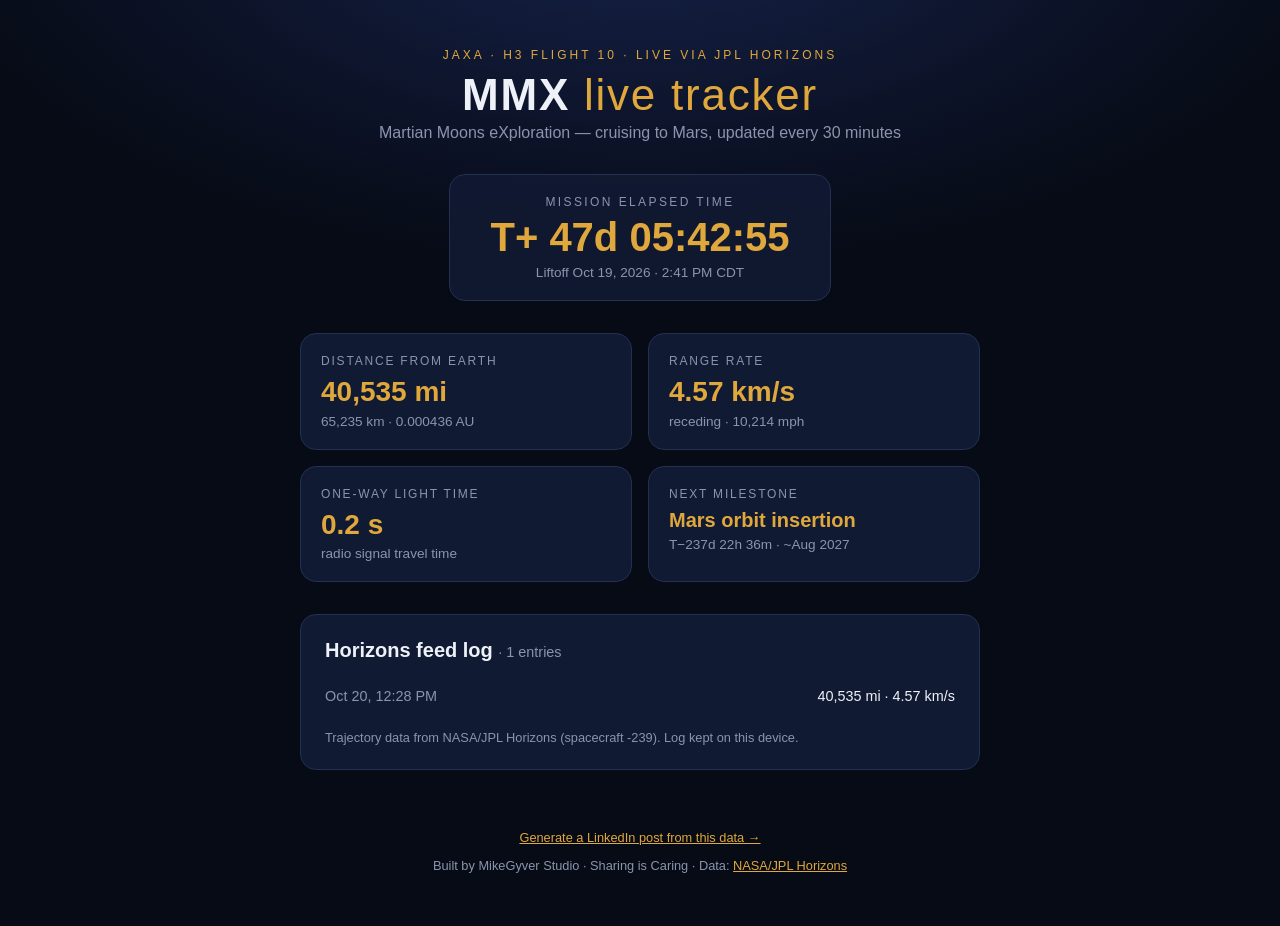
==== index.html @ a49a0723 "MMX tracker — public GitHub edition v1.0.0" ====
<!DOCTYPE html>
<html lang="en">
<head>
<meta charset="UTF-8">
<meta name="viewport" content="width=device-width, initial-scale=1.0">
<title>MMX — Live Tracker</title>
<link rel="stylesheet" href="styles.css">
</head>
<body>
<header class="hero">
  <div class="kicker">JAXA · H3 Flight 10 · Live via JPL Horizons</div>
  <h1>MMX <span>live tracker</span></h1>
  <p class="sub">Martian Moons eXploration — cruising to Mars, updated every 30 minutes</p>
  <div class="tplus">
    <div class="tplus-label">Mission elapsed time</div>
    <div class="tplus-time" id="tplus-time">T+ --</div>
    <div class="tplus-sub">Liftoff Oct 19, 2026 · 2:41 PM CDT</div>
  </div>
</header>

<main>
  <section class="stats">
    <div class="stat">
      <div class="stat-label">Distance from Earth</div>
      <div class="stat-value" id="stat-dist">—</div>
      <div class="stat-sub" id="stat-dist-sub">waiting for first poll…</div>
    </div>
    <div class="stat">
      <div class="stat-label">Range rate</div>
      <div class="stat-value" id="stat-rate">—</div>
      <div class="stat-sub" id="stat-rate-sub">receding</div>
    </div>
    <div class="stat">
      <div class="stat-label">One-way light time</div>
      <div class="stat-value" id="stat-light">—</div>
      <div class="stat-sub">radio signal travel time</div>
    </div>
    <div class="stat">
      <div class="stat-label">Next milestone</div>
      <div class="stat-value small" id="stat-next-name">Mars orbit insertion</div>
      <div class="stat-sub" id="stat-next-count">—</div>
    </div>
  </section>

  <section class="feed">
    <h2>Horizons feed log <span class="feed-status" id="feed-status"></span></h2>
    <ol id="feed-list"></ol>
    <p class="feed-note">Trajectory data from NASA/JPL Horizons (spacecraft -239). Log kept on this device.</p>
  </section>
</main>

<footer>
  <p><a href="telemetry.html">Generate a LinkedIn post from this data →</a></p>
  <p>Built by MikeGyver Studio · Sharing is Caring · Data: <a href="https://ssd.jpl.nasa.gov/horizons/">NASA/JPL Horizons</a></p>
</footer>

<script src="app.js"></script>
</body>
</html>
---- styles.css ----
:root {
  --bg: #070b16;
  --card: #111a33;
  --gold: #e0a83c;
  --gold-dim: #9a742a;
  --text: #eef1f8;
  --muted: #8b94ad;
  --line: #223052;
  --green: #4ade80;
}

* { box-sizing: border-box; }

body {
  margin: 0;
  background: radial-gradient(1200px 600px at 50% -10%, #16224a 0%, var(--bg) 60%);
  color: var(--text);
  font-family: -apple-system, BlinkMacSystemFont, "Segoe UI", Roboto, Helvetica, Arial, sans-serif;
  min-height: 100vh;
}

a { color: var(--gold); }

.hero {
  text-align: center;
  padding: 3rem 1.25rem 2rem;
}

.kicker {
  color: var(--gold);
  letter-spacing: 0.25em;
  font-size: 0.75rem;
  text-transform: uppercase;
}

.hero h1 {
  font-size: 2.75rem;
  margin: 0.5rem 0 0.25rem;
  letter-spacing: 0.04em;
}

.hero h1 span {
  color: var(--gold);
  font-weight: 400;
}

.sub {
  color: var(--muted);
  margin: 0 0 2rem;
}

.tplus {
  display: inline-block;
  background: rgba(17, 26, 51, 0.85);
  border: 1px solid var(--line);
  border-radius: 16px;
  padding: 1.25rem 2.5rem;
}

.tplus-label {
  font-size: 0.75rem;
  text-transform: uppercase;
  letter-spacing: 0.2em;
  color: var(--muted);
}

.tplus-time {
  font-size: 2.5rem;
  font-variant-numeric: tabular-nums;
  font-weight: 700;
  color: var(--gold);
  margin: 0.35rem 0;
}

.tplus-sub {
  font-size: 0.85rem;
  color: var(--muted);
}

main {
  max-width: 720px;
  margin: 0 auto;
  padding: 0 1.25rem 3rem;
}

.stats {
  display: grid;
  grid-template-columns: repeat(2, 1fr);
  gap: 1rem;
  margin-bottom: 2rem;
}

.stat {
  background: var(--card);
  border: 1px solid var(--line);
  border-radius: 16px;
  padding: 1.25rem;
}

.stat-label {
  font-size: 0.75rem;
  text-transform: uppercase;
  letter-spacing: 0.15em;
  color: var(--muted);
  margin-bottom: 0.5rem;
}

.stat-value {
  font-size: 1.75rem;
  font-weight: 700;
  font-variant-numeric: tabular-nums;
  color: var(--gold);
}

.stat-value.small { font-size: 1.25rem; }

.stat-sub {
  color: var(--muted);
  font-size: 0.85rem;
  margin-top: 0.35rem;
}

.feed {
  background: var(--card);
  border: 1px solid var(--line);
  border-radius: 16px;
  padding: 1.5rem;
}

.feed h2 {
  margin: 0 0 1rem;
  font-size: 1.25rem;
}

.feed-status {
  color: var(--muted);
  font-weight: 400;
  font-size: 0.9rem;
}

.feed ol {
  list-style: none;
  margin: 0;
  padding: 0;
  max-height: 320px;
  overflow-y: auto;
}

.feed li {
  display: flex;
  justify-content: space-between;
  gap: 1rem;
  padding: 0.6rem 0;
  border-bottom: 1px solid var(--line);
  font-size: 0.9rem;
  font-variant-numeric: tabular-nums;
}

.feed li:last-child { border-bottom: none; }

.feed-time { color: var(--muted); flex: 0 0 auto; }
.feed-dist { text-align: right; }

.feed-note {
  color: var(--muted);
  font-size: 0.8rem;
  margin: 1rem 0 0;
}

footer {
  text-align: center;
  color: var(--muted);
  font-size: 0.8rem;
  padding: 0 1.25rem 2.5rem;
}

@media (max-width: 520px) {
  .hero h1 { font-size: 2rem; }
  .tplus-time { font-size: 1.75rem; }
  .stats { grid-template-columns: 1fr; }
}
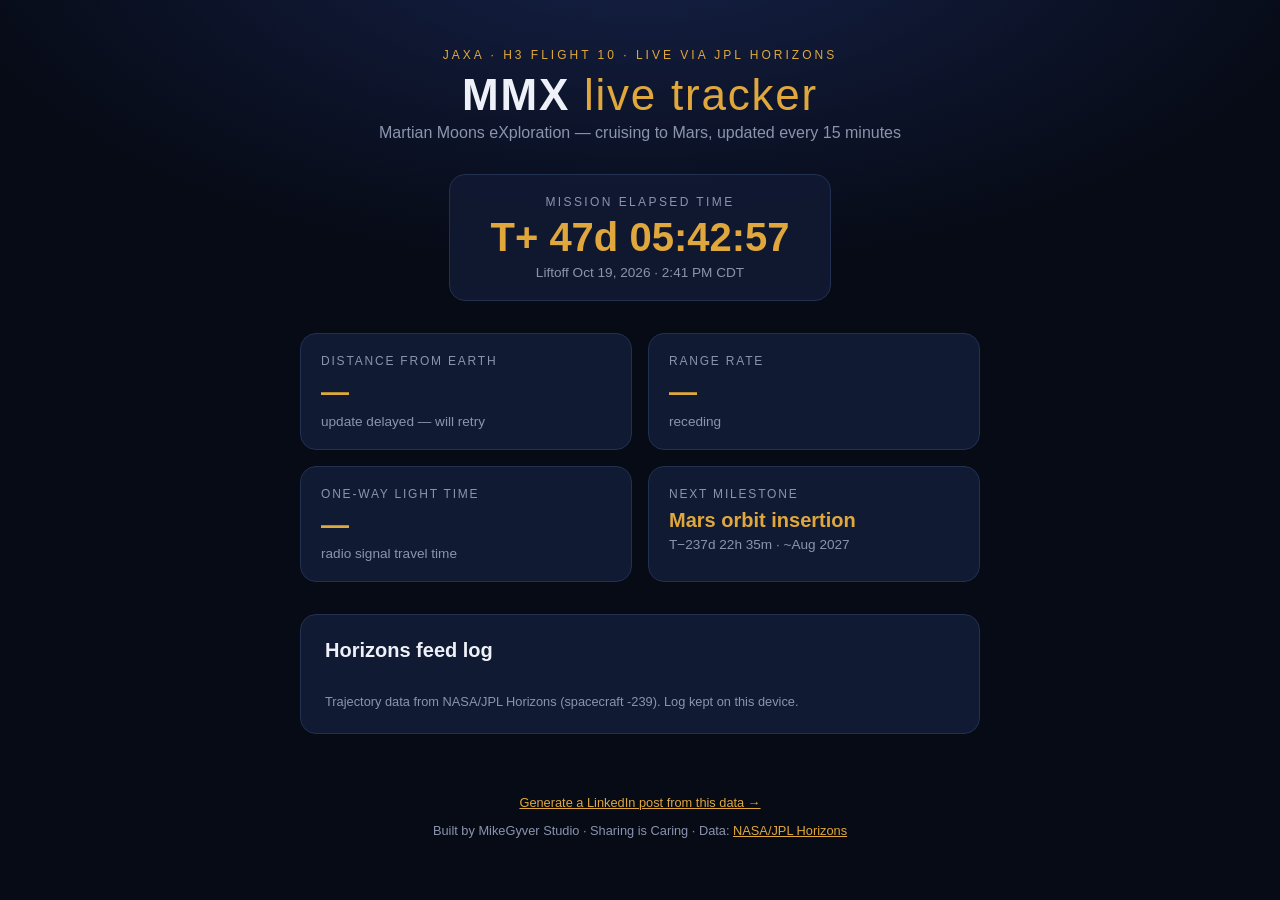
==== commit 73036d2a: "Serve the live Worker frontend (config.js -> /api/latest, stale-data badge); retire Actions latest.j" ====
--- a/index.html
+++ b/index.html
@@ -10,7 +10,7 @@
 <header class="hero">
   <div class="kicker">JAXA · H3 Flight 10 · Live via JPL Horizons</div>
   <h1>MMX <span>live tracker</span></h1>
-  <p class="sub">Martian Moons eXploration — cruising to Mars, updated every 30 minutes</p>
+  <p class="sub">Martian Moons eXploration — cruising to Mars, updated every 15 minutes</p>
   <div class="tplus">
     <div class="tplus-label">Mission elapsed time</div>
     <div class="tplus-time" id="tplus-time">T+ --</div>
@@ -42,6 +42,8 @@
     </div>
   </section>
 
+  <div class="stale-badge" id="stale-badge" hidden></div>
+
   <section class="feed">
     <h2>Horizons feed log <span class="feed-status" id="feed-status"></span></h2>
     <ol id="feed-list"></ol>
@@ -54,6 +56,7 @@
   <p>Built by MikeGyver Studio · Sharing is Caring · Data: <a href="https://ssd.jpl.nasa.gov/horizons/">NASA/JPL Horizons</a></p>
 </footer>
 
+<script src="config.js"></script>
 <script src="app.js"></script>
 </body>
 </html>
--- a/styles.css
+++ b/styles.css
@@ -161,6 +161,16 @@
 .feed-time { color: var(--muted); flex: 0 0 auto; }
 .feed-dist { text-align: right; }
 
+.stale-badge {
+  background: #4a3205;
+  border: 1px solid #d9a406;
+  color: #ffd75e;
+  border-radius: 10px;
+  padding: 0.6rem 0.9rem;
+  font-size: 0.85rem;
+  margin: 0 0 1rem;
+}
+
 .feed-note {
   color: var(--muted);
   font-size: 0.8rem;
